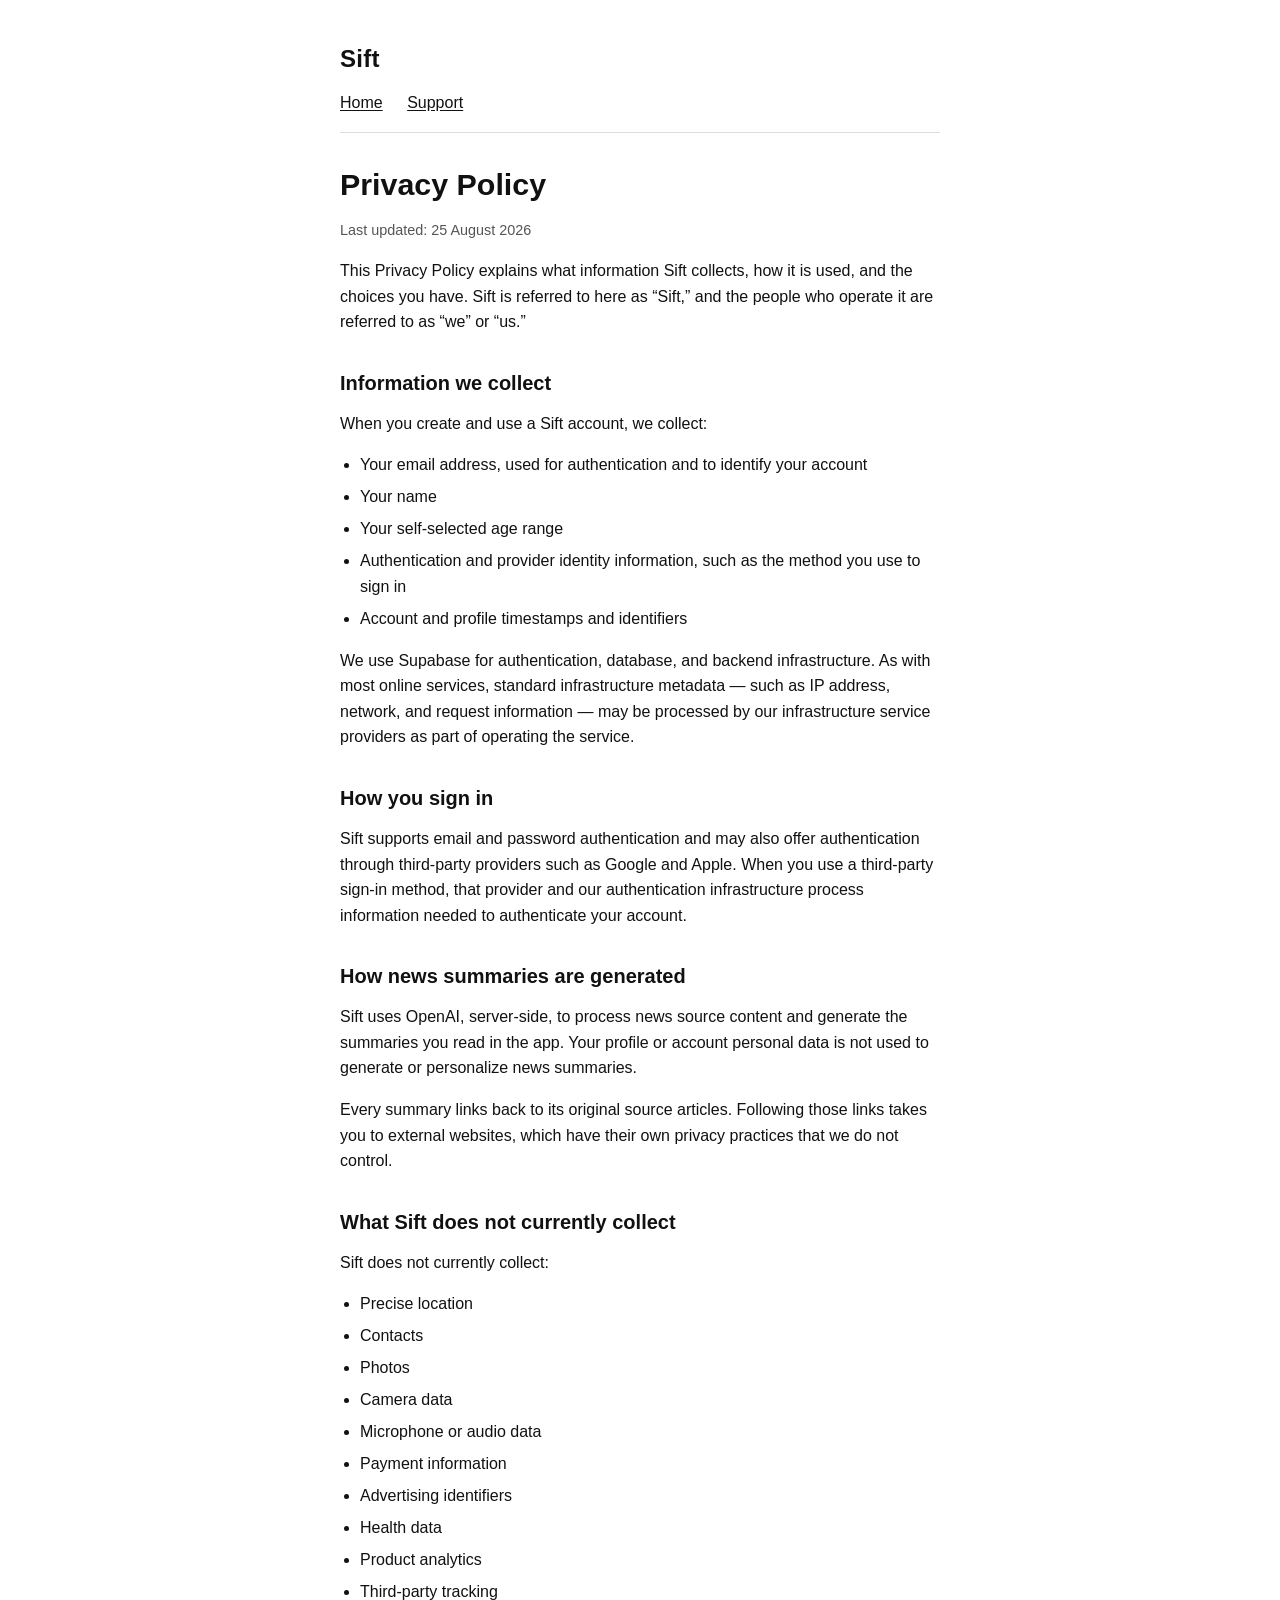
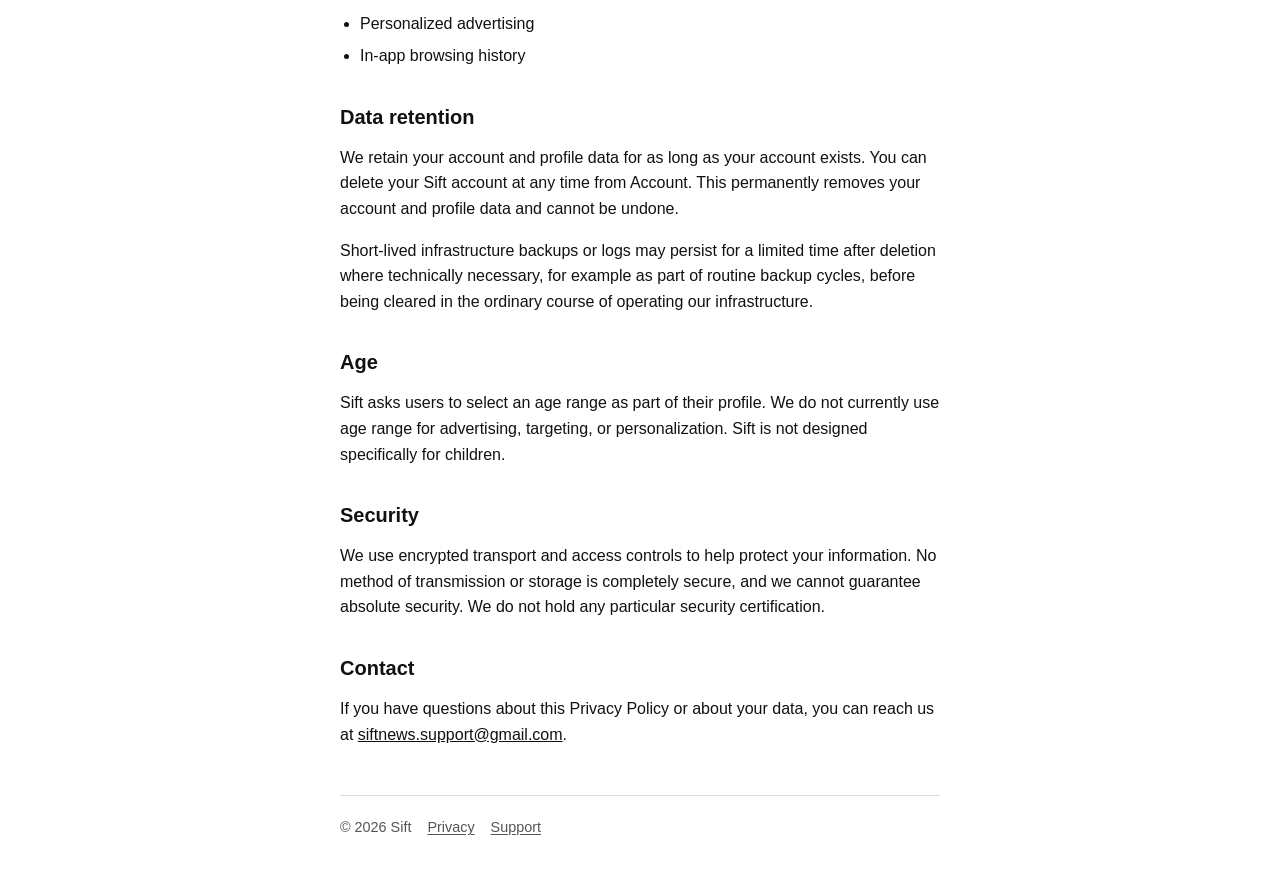
==== privacy.html @ 75376380 "Add Sift privacy and support site" ====
<!DOCTYPE html>
<html lang="en">
<head>
<meta charset="UTF-8">
<meta name="viewport" content="width=device-width, initial-scale=1">
<title>Privacy Policy — Sift</title>
<meta name="description" content="Privacy Policy for the Sift iOS app.">
<link rel="stylesheet" href="styles.css">
</head>
<body>
<div class="wrap">
  <header class="site-header">
    <a class="brand" href="index.html">Sift</a>
    <nav aria-label="Primary">
      <a href="index.html">Home</a>
      <a href="support.html">Support</a>
    </nav>
  </header>

  <main>
    <h1>Privacy Policy</h1>
    <p class="meta">Last updated: 25 August 2026</p>

    <p>
      This Privacy Policy explains what information Sift collects, how it is
      used, and the choices you have. Sift is referred to here as
      &ldquo;Sift,&rdquo; and the people who operate it are referred to as
      &ldquo;we&rdquo; or &ldquo;us.&rdquo;
    </p>

    <h2>Information we collect</h2>
    <p>When you create and use a Sift account, we collect:</p>
    <ul>
      <li>Your email address, used for authentication and to identify your account</li>
      <li>Your name</li>
      <li>Your self-selected age range</li>
      <li>Authentication and provider identity information, such as the method you use to sign in</li>
      <li>Account and profile timestamps and identifiers</li>
    </ul>
    <p>
      We use Supabase for authentication, database, and backend
      infrastructure. As with most online services, standard infrastructure
      metadata &mdash; such as IP address, network, and request information
      &mdash; may be processed by our infrastructure service providers as part
      of operating the service.
    </p>

    <h2>How you sign in</h2>
    <p>
      Sift supports email and password authentication and may also offer
      authentication through third-party providers such as Google and Apple.
      When you use a third-party sign-in method, that provider and our
      authentication infrastructure process information needed to
      authenticate your account.
    </p>

    <h2>How news summaries are generated</h2>
    <p>
      Sift uses OpenAI, server-side, to process news source content and
      generate the summaries you read in the app. Your profile or account
      personal data is not used to generate or personalize news summaries.
    </p>
    <p>
      Every summary links back to its original source articles. Following
      those links takes you to external websites, which have their own
      privacy practices that we do not control.
    </p>

    <h2>What Sift does not currently collect</h2>
    <p>Sift does not currently collect:</p>
    <ul>
      <li>Precise location</li>
      <li>Contacts</li>
      <li>Photos</li>
      <li>Camera data</li>
      <li>Microphone or audio data</li>
      <li>Payment information</li>
      <li>Advertising identifiers</li>
      <li>Health data</li>
      <li>Product analytics</li>
      <li>Third-party tracking</li>
      <li>Personalized advertising</li>
      <li>In-app browsing history</li>
    </ul>

    <h2>Data retention</h2>
    <p>
      We retain your account and profile data for as long as your account
      exists. You can delete your Sift account at any time from Account. This
      permanently removes your account and profile data and cannot be undone.
    </p>
    <p>
      Short-lived infrastructure backups or logs may persist for a limited
      time after deletion where technically necessary, for example as part of
      routine backup cycles, before being cleared in the ordinary course of
      operating our infrastructure.
    </p>

    <h2>Age</h2>
    <p>
      Sift asks users to select an age range as part of their profile. We do
      not currently use age range for advertising, targeting, or
      personalization. Sift is not designed specifically for children.
    </p>

    <h2>Security</h2>
    <p>
      We use encrypted transport and access controls to help protect your
      information. No method of transmission or storage is completely
      secure, and we cannot guarantee absolute security. We do not hold any
      particular security certification.
    </p>

    <h2>Contact</h2>
    <p>
      If you have questions about this Privacy Policy or about your data, you
      can reach us at
      <a href="mailto:siftnews.support@gmail.com">siftnews.support@gmail.com</a>.
    </p>
  </main>

  <footer class="site-footer">
    <span>&copy; 2026 Sift</span>
    <a href="privacy.html">Privacy</a>
    <a href="support.html">Support</a>
  </footer>
</div>
</body>
</html>
---- styles.css ----
/* Sift — public site styles
   Plain black/white editorial styling. No frameworks, no external assets. */

:root {
  --color-bg: #ffffff;
  --color-fg: #111111;
  --color-muted: #555555;
  --color-border: #dddddd;
  --measure: 40rem;
}

* {
  box-sizing: border-box;
}

html {
  -webkit-text-size-adjust: 100%;
}

body {
  margin: 0;
  background: var(--color-bg);
  color: var(--color-fg);
  font-family: -apple-system, BlinkMacSystemFont, "Segoe UI", Helvetica, Arial, sans-serif;
  line-height: 1.6;
}

.wrap {
  max-width: var(--measure);
  margin: 0 auto;
  padding: 2.5rem 1.25rem 3rem;
}

header.site-header {
  border-bottom: 1px solid var(--color-border);
  margin-bottom: 2rem;
  padding-bottom: 1rem;
}

.site-header .brand {
  font-size: 1.5rem;
  font-weight: 700;
  text-decoration: none;
  color: var(--color-fg);
  letter-spacing: 0.01em;
}

.site-header nav {
  margin-top: 0.75rem;
}

.site-header nav a {
  color: var(--color-fg);
  margin-right: 1.25rem;
  text-decoration: underline;
  text-underline-offset: 2px;
}

h1 {
  font-size: 1.9rem;
  margin: 0 0 1rem;
  line-height: 1.25;
}

h2 {
  font-size: 1.25rem;
  margin: 2rem 0 0.75rem;
}

p {
  margin: 0 0 1rem;
}

ul {
  margin: 0 0 1rem;
  padding-left: 1.25rem;
}

li {
  margin-bottom: 0.4rem;
}

a {
  color: var(--color-fg);
}

a:hover,
a:focus {
  color: var(--color-muted);
}

.tagline {
  font-size: 1.1rem;
  color: var(--color-muted);
  margin-bottom: 1.5rem;
}

.meta {
  color: var(--color-muted);
  font-size: 0.9rem;
}

.card-links {
  display: flex;
  gap: 1rem;
  flex-wrap: wrap;
  margin-top: 1.5rem;
}

.card-links a {
  border: 1px solid var(--color-border);
  padding: 0.6rem 1rem;
  text-decoration: none;
  border-radius: 4px;
}

.card-links a:hover,
.card-links a:focus {
  border-color: var(--color-fg);
}

footer.site-footer {
  border-top: 1px solid var(--color-border);
  margin-top: 3rem;
  padding-top: 1.25rem;
  font-size: 0.9rem;
  color: var(--color-muted);
  display: flex;
  flex-wrap: wrap;
  gap: 1rem;
  align-items: center;
}

footer.site-footer a {
  color: var(--color-muted);
  text-decoration: underline;
  text-underline-offset: 2px;
}

@media (max-width: 480px) {
  .wrap {
    padding: 1.5rem 1rem 2rem;
  }

  h1 {
    font-size: 1.6rem;
  }
}
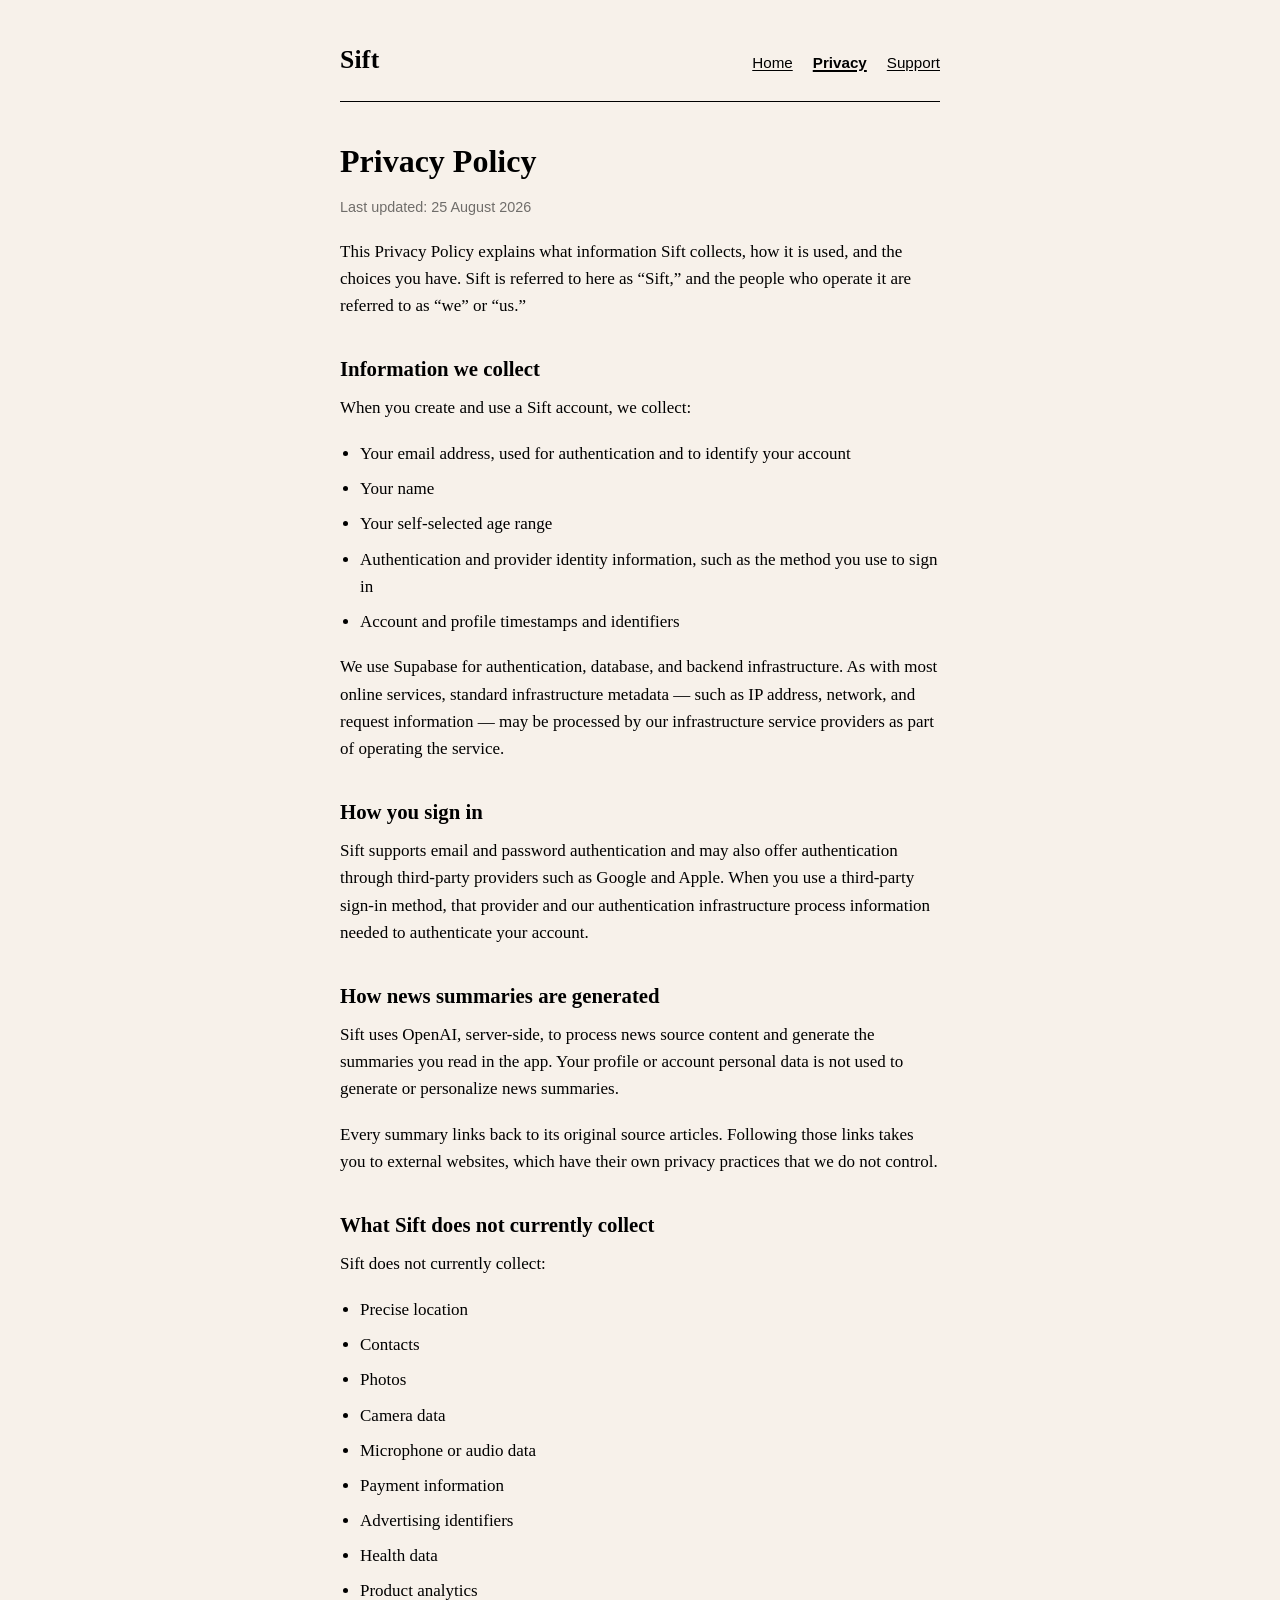
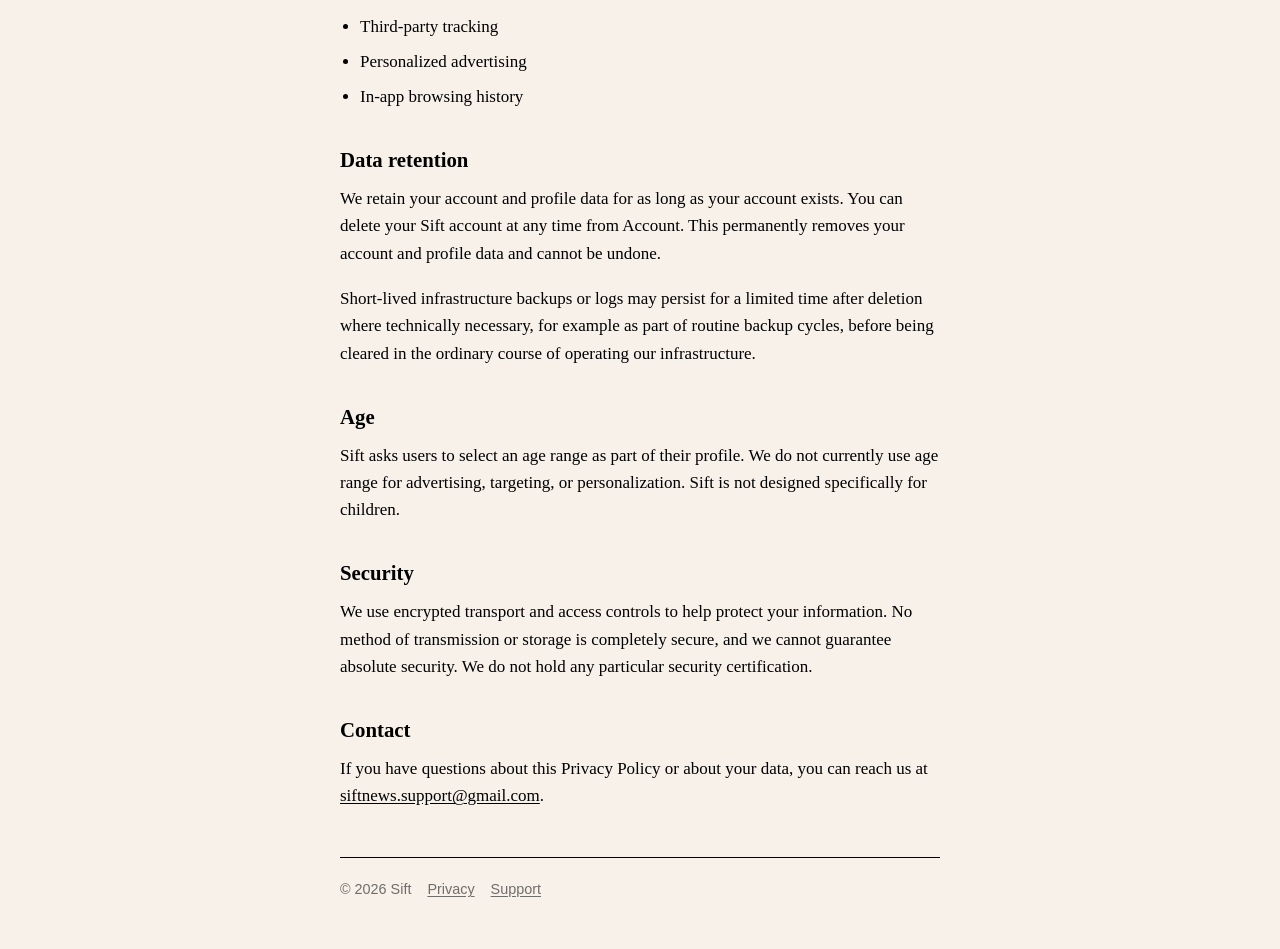
==== commit ccb35ca5: "Migration Push" ====
--- a/privacy.html
+++ b/privacy.html
@@ -13,6 +13,7 @@
     <a class="brand" href="index.html">Sift</a>
     <nav aria-label="Primary">
       <a href="index.html">Home</a>
+      <a href="privacy.html" aria-current="page">Privacy</a>
       <a href="support.html">Support</a>
     </nav>
   </header>
--- a/styles.css
+++ b/styles.css
@@ -1,11 +1,21 @@
 /* Sift — public site styles
-   Plain black/white editorial styling. No frameworks, no external assets. */
+   Plain, editorial styling matching the Sift app's visual identity:
+   warm paper background, black text/rules, bold serif for brand and
+   headings, plain sans for interface chrome (nav/footer/meta). No
+   frameworks, no external fonts, no JavaScript. */
 
 :root {
-  --color-bg: #ffffff;
-  --color-fg: #111111;
-  --color-muted: #555555;
-  --color-border: #dddddd;
+  --color-bg: #f7f1ea;
+  --color-fg: #000000;
+  --color-muted: rgba(0, 0, 0, 0.55);
+  --color-rule: #000000;
+
+  /* ui-serif resolves to New York on Apple platforms — the same
+     typeface the Sift app itself uses for its wordmark and headings.
+     Falls back gracefully everywhere else. No web font is loaded. */
+  --font-serif: ui-serif, Georgia, Cambria, "Times New Roman", Times, serif;
+  --font-sans: -apple-system, BlinkMacSystemFont, "Segoe UI", Roboto, Helvetica, Arial, sans-serif;
+
   --measure: 40rem;
 }
 
@@ -21,7 +31,7 @@
   margin: 0;
   background: var(--color-bg);
   color: var(--color-fg);
-  font-family: -apple-system, BlinkMacSystemFont, "Segoe UI", Helvetica, Arial, sans-serif;
+  font-family: var(--font-sans);
   line-height: 1.6;
 }
 
@@ -29,16 +39,28 @@
   max-width: var(--measure);
   margin: 0 auto;
   padding: 2.5rem 1.25rem 3rem;
-}
+  overflow-wrap: break-word;
+}
+
+/* ---------------------------------------------------------------- */
+/* Header / navigation                                              */
+/* ---------------------------------------------------------------- */
 
 header.site-header {
-  border-bottom: 1px solid var(--color-border);
-  margin-bottom: 2rem;
-  padding-bottom: 1rem;
+  display: flex;
+  align-items: baseline;
+  justify-content: space-between;
+  flex-wrap: wrap;
+  column-gap: 1.5rem;
+  row-gap: 0.5rem;
+  border-bottom: 1px solid var(--color-rule);
+  margin-bottom: 2.5rem;
+  padding-bottom: 1.25rem;
 }
 
 .site-header .brand {
-  font-size: 1.5rem;
+  font-family: var(--font-serif);
+  font-size: 1.6rem;
   font-weight: 700;
   text-decoration: none;
   color: var(--color-fg);
@@ -46,83 +68,148 @@
 }
 
 .site-header nav {
-  margin-top: 0.75rem;
+  display: flex;
+  flex-wrap: wrap;
+  gap: 0.35rem 1.25rem;
+  font-family: var(--font-sans);
+  font-size: 0.95rem;
 }
 
 .site-header nav a {
   color: var(--color-fg);
-  margin-right: 1.25rem;
   text-decoration: underline;
   text-underline-offset: 2px;
 }
 
+.site-header nav a[aria-current="page"] {
+  font-weight: 700;
+  text-decoration-thickness: 2px;
+}
+
+/* ---------------------------------------------------------------- */
+/* Headings + body copy — serif, editorial                          */
+/* ---------------------------------------------------------------- */
+
+h1,
+h2 {
+  font-family: var(--font-serif);
+  font-weight: 700;
+  color: var(--color-fg);
+}
+
 h1 {
-  font-size: 1.9rem;
+  font-size: 2rem;
   margin: 0 0 1rem;
-  line-height: 1.25;
+  line-height: 1.2;
 }
 
 h2 {
-  font-size: 1.25rem;
-  margin: 2rem 0 0.75rem;
+  font-size: 1.3rem;
+  margin: 2.25rem 0 0.75rem;
+  line-height: 1.3;
+}
+
+p,
+li {
+  font-family: var(--font-serif);
+  font-size: 1.0625rem;
 }
 
 p {
-  margin: 0 0 1rem;
+  margin: 0 0 1.15rem;
 }
 
 ul {
-  margin: 0 0 1rem;
+  margin: 0 0 1.15rem;
   padding-left: 1.25rem;
 }
 
 li {
-  margin-bottom: 0.4rem;
+  margin-bottom: 0.5rem;
+}
+
+strong {
+  font-weight: 700;
 }
 
 a {
   color: var(--color-fg);
-}
-
-a:hover,
-a:focus {
-  color: var(--color-muted);
-}
-
-.tagline {
-  font-size: 1.1rem;
-  color: var(--color-muted);
-  margin-bottom: 1.5rem;
-}
+  text-decoration: underline;
+  text-underline-offset: 2px;
+}
+
+a:hover {
+  color: var(--color-muted);
+}
+
+a:focus-visible {
+  outline: 2px solid var(--color-fg);
+  outline-offset: 3px;
+}
+
+/* ---------------------------------------------------------------- */
+/* Home page hero                                                    */
+/* ---------------------------------------------------------------- */
+
+.hero {
+  padding: 1rem 0 2.5rem;
+}
+
+.hero .wordmark-hero {
+  font-family: var(--font-serif);
+  font-weight: 700;
+  font-size: clamp(2.4rem, 8vw, 3.4rem);
+  line-height: 1.05;
+  letter-spacing: 0.01em;
+  margin: 0 0 1.25rem;
+}
+
+.hero .tagline {
+  font-family: var(--font-serif);
+  font-size: 1.2rem;
+  margin: 0 0 0.6rem;
+}
+
+.hero .supporting-line {
+  font-family: var(--font-sans);
+  font-size: 0.95rem;
+  color: var(--color-muted);
+  margin: 0 0 1.75rem;
+}
+
+.hero p.body-copy {
+  max-width: 34rem;
+}
+
+.inline-links {
+  display: flex;
+  flex-wrap: wrap;
+  column-gap: 1.5rem;
+  row-gap: 0.5rem;
+  margin-top: 1.75rem;
+  font-family: var(--font-sans);
+  font-size: 0.95rem;
+}
+
+/* ---------------------------------------------------------------- */
+/* Utility text                                                       */
+/* ---------------------------------------------------------------- */
 
 .meta {
+  font-family: var(--font-sans);
   color: var(--color-muted);
   font-size: 0.9rem;
 }
 
-.card-links {
-  display: flex;
-  gap: 1rem;
-  flex-wrap: wrap;
-  margin-top: 1.5rem;
-}
-
-.card-links a {
-  border: 1px solid var(--color-border);
-  padding: 0.6rem 1rem;
-  text-decoration: none;
-  border-radius: 4px;
-}
-
-.card-links a:hover,
-.card-links a:focus {
-  border-color: var(--color-fg);
-}
+/* ---------------------------------------------------------------- */
+/* Footer                                                             */
+/* ---------------------------------------------------------------- */
 
 footer.site-footer {
-  border-top: 1px solid var(--color-border);
+  border-top: 1px solid var(--color-rule);
   margin-top: 3rem;
   padding-top: 1.25rem;
+  font-family: var(--font-sans);
   font-size: 0.9rem;
   color: var(--color-muted);
   display: flex;
@@ -136,6 +223,10 @@
   text-decoration: underline;
   text-underline-offset: 2px;
 }
+
+/* ---------------------------------------------------------------- */
+/* Small screens                                                      */
+/* ---------------------------------------------------------------- */
 
 @media (max-width: 480px) {
   .wrap {
@@ -143,6 +234,6 @@
   }
 
   h1 {
-    font-size: 1.6rem;
+    font-size: 1.7rem;
   }
 }
